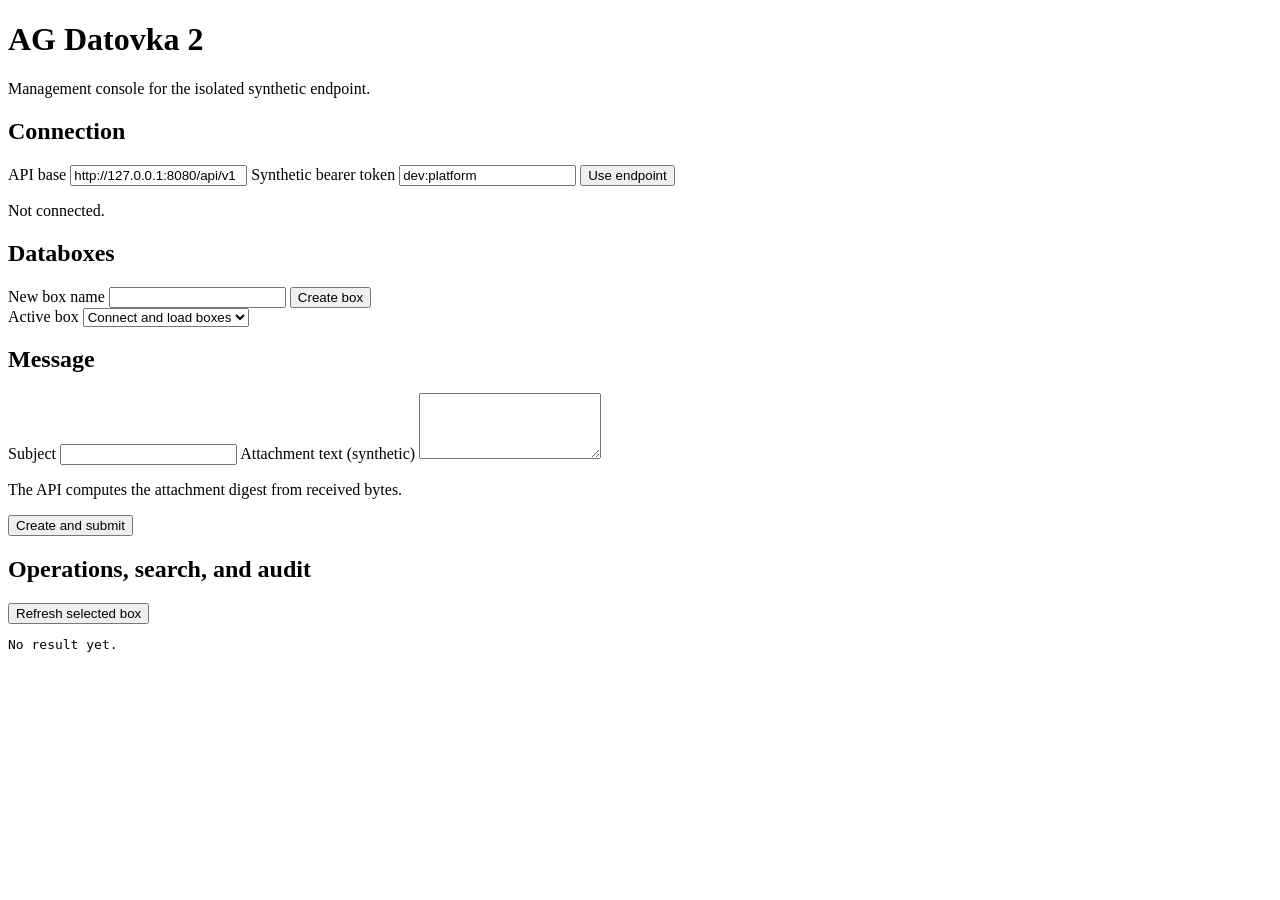
==== ui/index.html @ 82ecd44a "Implement Phase 3 synthetic reliability slice Co-Authored-By: Paperclip <noreply@paperclip.ing>" ====
<!doctype html>
<html lang="en">
<head>
  <meta charset="utf-8">
  <meta name="viewport" content="width=device-width, initial-scale=1">
  <title>AG Datovka 2 — synthetic management</title>
  <link rel="stylesheet" href="./styles.css">
</head>
<body>
  <header>
    <h1>AG Datovka 2</h1>
    <p>Management console for the isolated synthetic endpoint.</p>
  </header>
  <main>
    <section aria-labelledby="connection-title">
      <h2 id="connection-title">Connection</h2>
      <form id="connection-form">
        <label for="api-base">API base</label>
        <input id="api-base" name="api-base" value="http://127.0.0.1:8080/api/v1" required>
        <label for="token">Synthetic bearer token</label>
        <input id="token" name="token" value="dev:platform" autocomplete="off" required>
        <button type="submit">Use endpoint</button>
      </form>
      <p id="connection-status" role="status" aria-live="polite">Not connected.</p>
    </section>
    <section aria-labelledby="boxes-title">
      <h2 id="boxes-title">Databoxes</h2>
      <form id="box-form">
        <label for="box-name">New box name</label>
        <input id="box-name" name="box-name" required>
        <button type="submit">Create box</button>
      </form>
      <label for="box-select">Active box</label>
      <select id="box-select"><option value="">Connect and load boxes</option></select>
    </section>
    <section aria-labelledby="message-title">
      <h2 id="message-title">Message</h2>
      <form id="message-form">
        <label for="subject">Subject</label>
        <input id="subject" name="subject" required>
        <label for="attachment">Attachment text (synthetic)</label>
        <textarea id="attachment" name="attachment" rows="4" aria-describedby="attachment-help"></textarea>
        <p id="attachment-help">The API computes the attachment digest from received bytes.</p>
        <button type="submit">Create and submit</button>
      </form>
    </section>
    <section aria-labelledby="results-title">
      <h2 id="results-title">Operations, search, and audit</h2>
      <button id="refresh" type="button">Refresh selected box</button>
      <pre id="results" tabindex="0" aria-label="API results">No result yet.</pre>
    </section>
  </main>
  <script src="./app.js" defer></script>
</body>
</html>
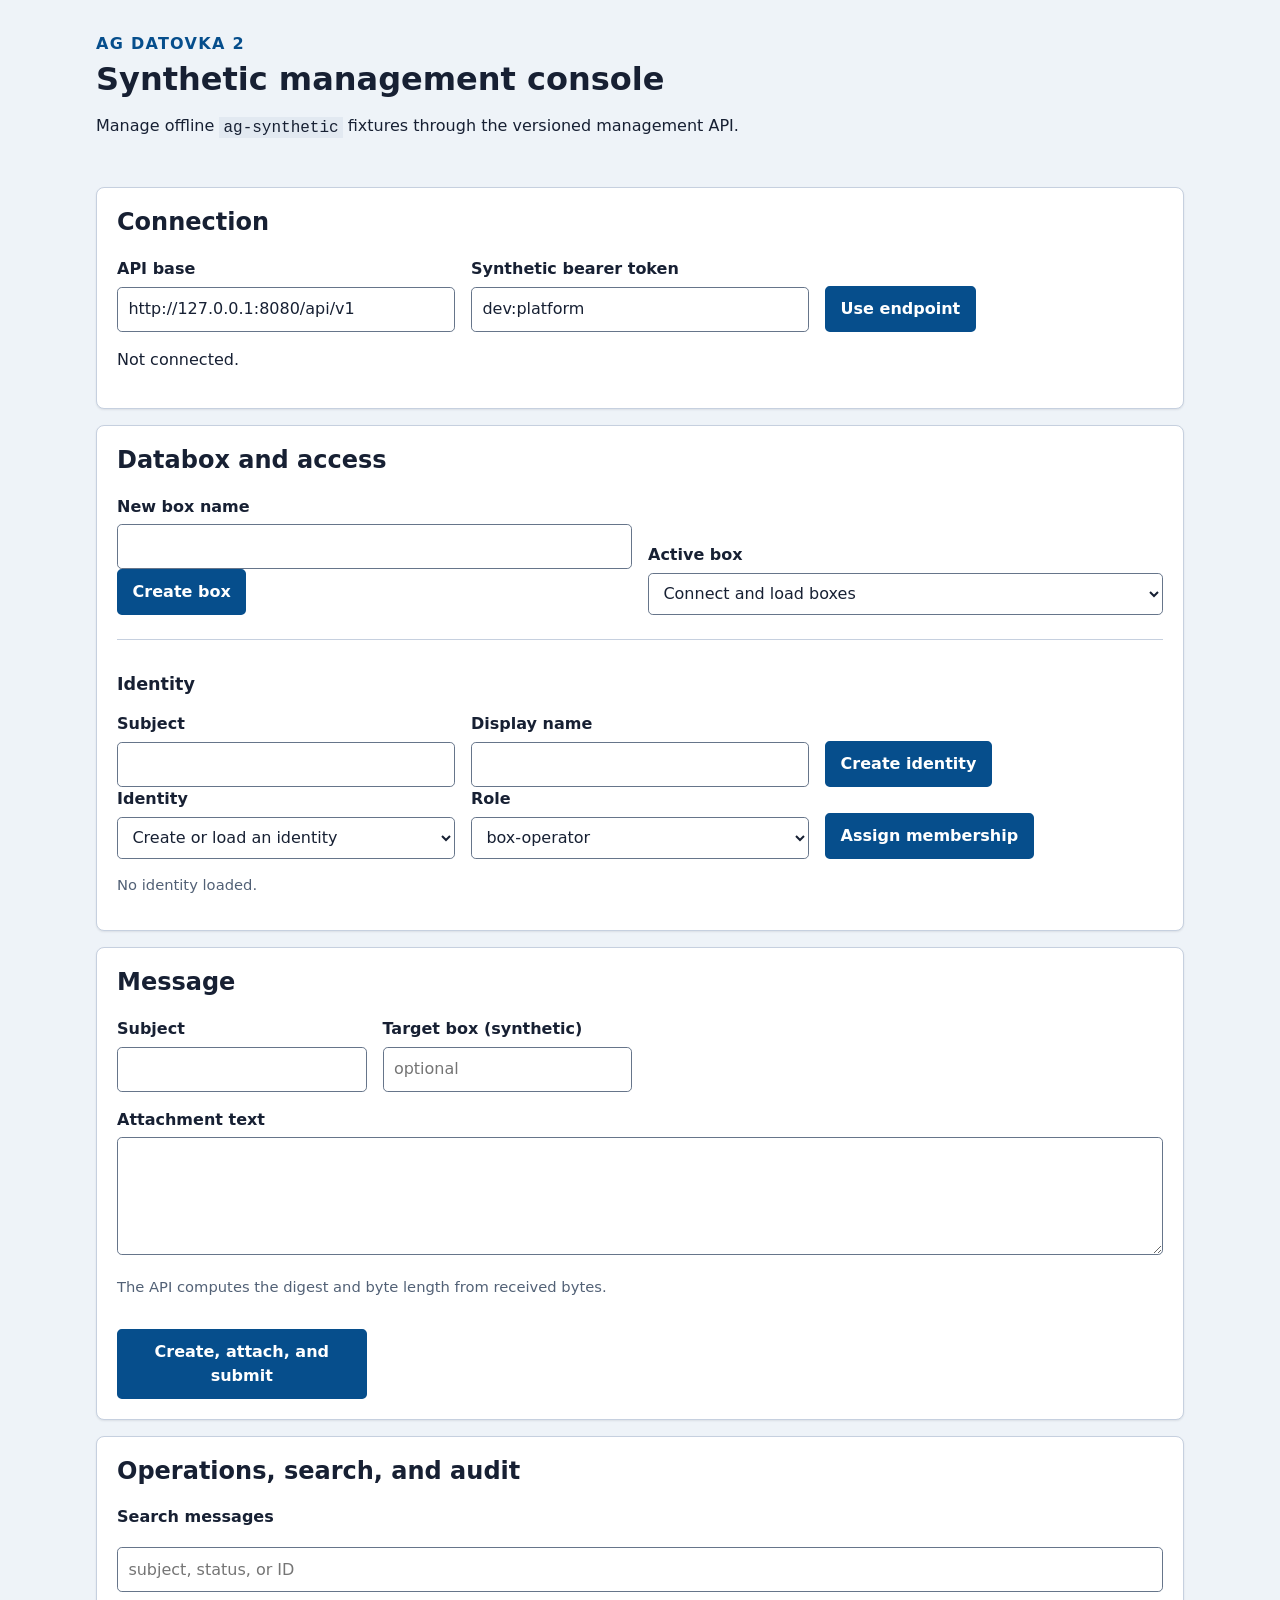
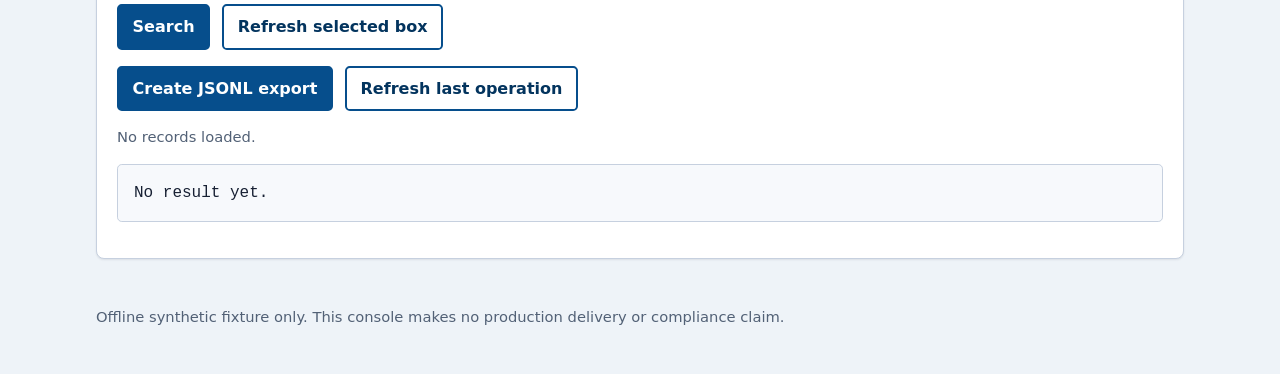
==== commit 57f21bac: "Implement AGDA-28 accessible synthetic management UI" ====
--- a/ui/index.html
+++ b/ui/index.html
@@ -7,49 +7,46 @@
   <link rel="stylesheet" href="./styles.css">
 </head>
 <body>
-  <header>
-    <h1>AG Datovka 2</h1>
-    <p>Management console for the isolated synthetic endpoint.</p>
+  <header class="site-header">
+    <p class="eyebrow">AG Datovka 2</p>
+    <h1>Synthetic management console</h1>
+    <p>Manage offline <code>ag-synthetic</code> fixtures through the versioned management API.</p>
   </header>
   <main>
-    <section aria-labelledby="connection-title">
+    <div id="error-summary" class="error-summary" role="alert" tabindex="-1" hidden><h2>Request could not be completed</h2><p id="error-text"></p></div>
+    <section class="panel" aria-labelledby="connection-title">
       <h2 id="connection-title">Connection</h2>
-      <form id="connection-form">
-        <label for="api-base">API base</label>
-        <input id="api-base" name="api-base" value="http://127.0.0.1:8080/api/v1" required>
-        <label for="token">Synthetic bearer token</label>
-        <input id="token" name="token" value="dev:platform" autocomplete="off" required>
-        <button type="submit">Use endpoint</button>
+      <form id="connection-form" class="form-grid">
+        <div><label for="api-base">API base</label><input id="api-base" name="api-base" value="http://127.0.0.1:8080/api/v1" required></div>
+        <div><label for="token">Synthetic bearer token</label><input id="token" name="token" value="dev:platform" autocomplete="off" required></div>
+        <div class="form-actions"><button type="submit">Use endpoint</button></div>
       </form>
       <p id="connection-status" role="status" aria-live="polite">Not connected.</p>
     </section>
-    <section aria-labelledby="boxes-title">
-      <h2 id="boxes-title">Databoxes</h2>
-      <form id="box-form">
-        <label for="box-name">New box name</label>
-        <input id="box-name" name="box-name" required>
-        <button type="submit">Create box</button>
-      </form>
-      <label for="box-select">Active box</label>
-      <select id="box-select"><option value="">Connect and load boxes</option></select>
+    <section class="panel" aria-labelledby="boxes-title">
+      <h2 id="boxes-title">Databox and access</h2>
+      <div class="form-grid"><form id="box-form"><label for="box-name">New box name</label><input id="box-name" required><button type="submit">Create box</button></form><div><label for="box-select">Active box</label><select id="box-select" required><option value="">Connect and load boxes</option></select></div></div>
+      <div class="subsection"><h3>Identity</h3>
+        <form id="identity-form" class="form-grid"><div><label for="identity-subject">Subject</label><input id="identity-subject" required></div><div><label for="identity-name">Display name</label><input id="identity-name" required></div><div class="form-actions"><button type="submit">Create identity</button></div></form>
+        <form id="membership-form" class="form-grid"><div><label for="identity-select">Identity</label><select id="identity-select" required><option value="">Create or load an identity</option></select></div><div><label for="role-select">Role</label><select id="role-select"><option value="box-operator">box-operator</option><option value="auditor">auditor</option><option value="box-owner">box-owner</option></select></div><div class="form-actions"><button type="submit">Assign membership</button></div></form>
+        <p id="access-status" class="hint" role="status" aria-live="polite">No identity loaded.</p></div>
     </section>
-    <section aria-labelledby="message-title">
+    <section class="panel" aria-labelledby="message-title">
       <h2 id="message-title">Message</h2>
-      <form id="message-form">
-        <label for="subject">Subject</label>
-        <input id="subject" name="subject" required>
-        <label for="attachment">Attachment text (synthetic)</label>
-        <textarea id="attachment" name="attachment" rows="4" aria-describedby="attachment-help"></textarea>
-        <p id="attachment-help">The API computes the attachment digest from received bytes.</p>
-        <button type="submit">Create and submit</button>
+      <form id="message-form" class="form-grid">
+        <div><label for="subject">Subject</label><input id="subject" required></div><div><label for="target-box">Target box (synthetic)</label><input id="target-box" placeholder="optional"></div>
+        <div class="wide"><label for="attachment">Attachment text</label><textarea id="attachment" rows="4" aria-describedby="attachment-help"></textarea><p id="attachment-help" class="hint">The API computes the digest and byte length from received bytes.</p></div><div class="form-actions"><button type="submit">Create, attach, and submit</button></div>
       </form>
     </section>
-    <section aria-labelledby="results-title">
+    <section class="panel" aria-labelledby="results-title">
       <h2 id="results-title">Operations, search, and audit</h2>
-      <button id="refresh" type="button">Refresh selected box</button>
+      <form id="search-form" class="inline-form"><label for="search-text">Search messages</label><input id="search-text" placeholder="subject, status, or ID"><button type="submit">Search</button><button id="refresh" type="button" class="secondary">Refresh selected box</button></form>
+      <div class="record-actions"><button id="export" type="button">Create JSONL export</button><button id="operation-refresh" type="button" class="secondary">Refresh last operation</button></div>
+      <p id="record-status" class="hint" role="status" aria-live="polite">No records loaded.</p>
       <pre id="results" tabindex="0" aria-label="API results">No result yet.</pre>
     </section>
   </main>
+  <footer><p>Offline synthetic fixture only. This console makes no production delivery or compliance claim.</p></footer>
   <script src="./app.js" defer></script>
 </body>
 </html>
--- a/ui/styles.css
+++ b/ui/styles.css
@@ -0,0 +1,17 @@
+:root { color-scheme: light; --ink: #172033; --muted: #526176; --line: #c6d0df; --surface: #eef3f8; --accent: #064e8c; --accent-dark: #03345e; --danger: #9b1c1c; }
+* { box-sizing: border-box; }
+body { margin: 0; color: var(--ink); background: var(--surface); font: 1rem/1.5 system-ui, sans-serif; }
+.site-header, main, footer { max-width: 70rem; margin: 0 auto; padding-left: 1rem; padding-right: 1rem; }
+.site-header { padding-top: 2rem; padding-bottom: 1rem; } .eyebrow { margin: 0; color: var(--accent); font-weight: 700; letter-spacing: .08em; text-transform: uppercase; }
+h1, h2, h3 { line-height: 1.2; } h1 { margin: .25rem 0; } h2 { margin-top: 0; } h3 { font-size: 1.1rem; }
+.panel { margin: 1rem 0; padding: 1.25rem; border: 1px solid var(--line); border-radius: .5rem; background: #fff; box-shadow: 0 1px 2px #17203318; }
+.form-grid { display: grid; grid-template-columns: repeat(auto-fit, minmax(14rem, 1fr)); gap: 1rem; align-items: end; } .wide { grid-column: 1 / -1; }
+label { display: block; margin-bottom: .35rem; font-weight: 650; } input, select, textarea { width: 100%; padding: .6rem .65rem; border: 1px solid #66758a; border-radius: .3rem; color: var(--ink); background: #fff; font: inherit; } textarea { resize: vertical; }
+button { min-height: 2.7rem; padding: .55rem .85rem; border: 2px solid var(--accent); border-radius: .3rem; color: #fff; background: var(--accent); font: inherit; font-weight: 700; cursor: pointer; } button.secondary { color: var(--accent-dark); background: #fff; } button:hover { background: var(--accent-dark); } button.secondary:hover { color: #fff; }
+button:focus-visible, input:focus-visible, select:focus-visible, textarea:focus-visible, #results:focus-visible { outline: 3px solid #f1b928; outline-offset: 2px; }
+.form-actions, .record-actions { display: flex; gap: .75rem; align-items: end; } .inline-form { display: flex; gap: .75rem; align-items: end; flex-wrap: wrap; } .inline-form label { flex: 1 1 14rem; } .record-actions { margin-top: 1rem; }
+.subsection { margin-top: 1.5rem; padding-top: 1rem; border-top: 1px solid var(--line); } .hint, footer { color: var(--muted); font-size: .92rem; } .status { font-weight: 650; }
+.error-summary { margin: 1rem 0; padding: 1rem; border: 3px solid var(--danger); border-radius: .4rem; color: #5d0b0b; background: #fff4f4; } .error-summary h2 { margin: 0 0 .25rem; font-size: 1.1rem; } .error-summary p { margin: 0; }
+pre { overflow: auto; max-height: 32rem; margin-top: 1rem; padding: 1rem; border: 1px solid var(--line); border-radius: .3rem; background: #f7f9fc; white-space: pre-wrap; overflow-wrap: anywhere; }
+code { padding: .1rem .25rem; background: #e2e9f1; } footer { padding-top: 1rem; padding-bottom: 2rem; }
+@media (max-width: 42rem) { .form-actions, .record-actions { align-items: stretch; flex-direction: column; } .inline-form button { flex: 1 1 auto; } }
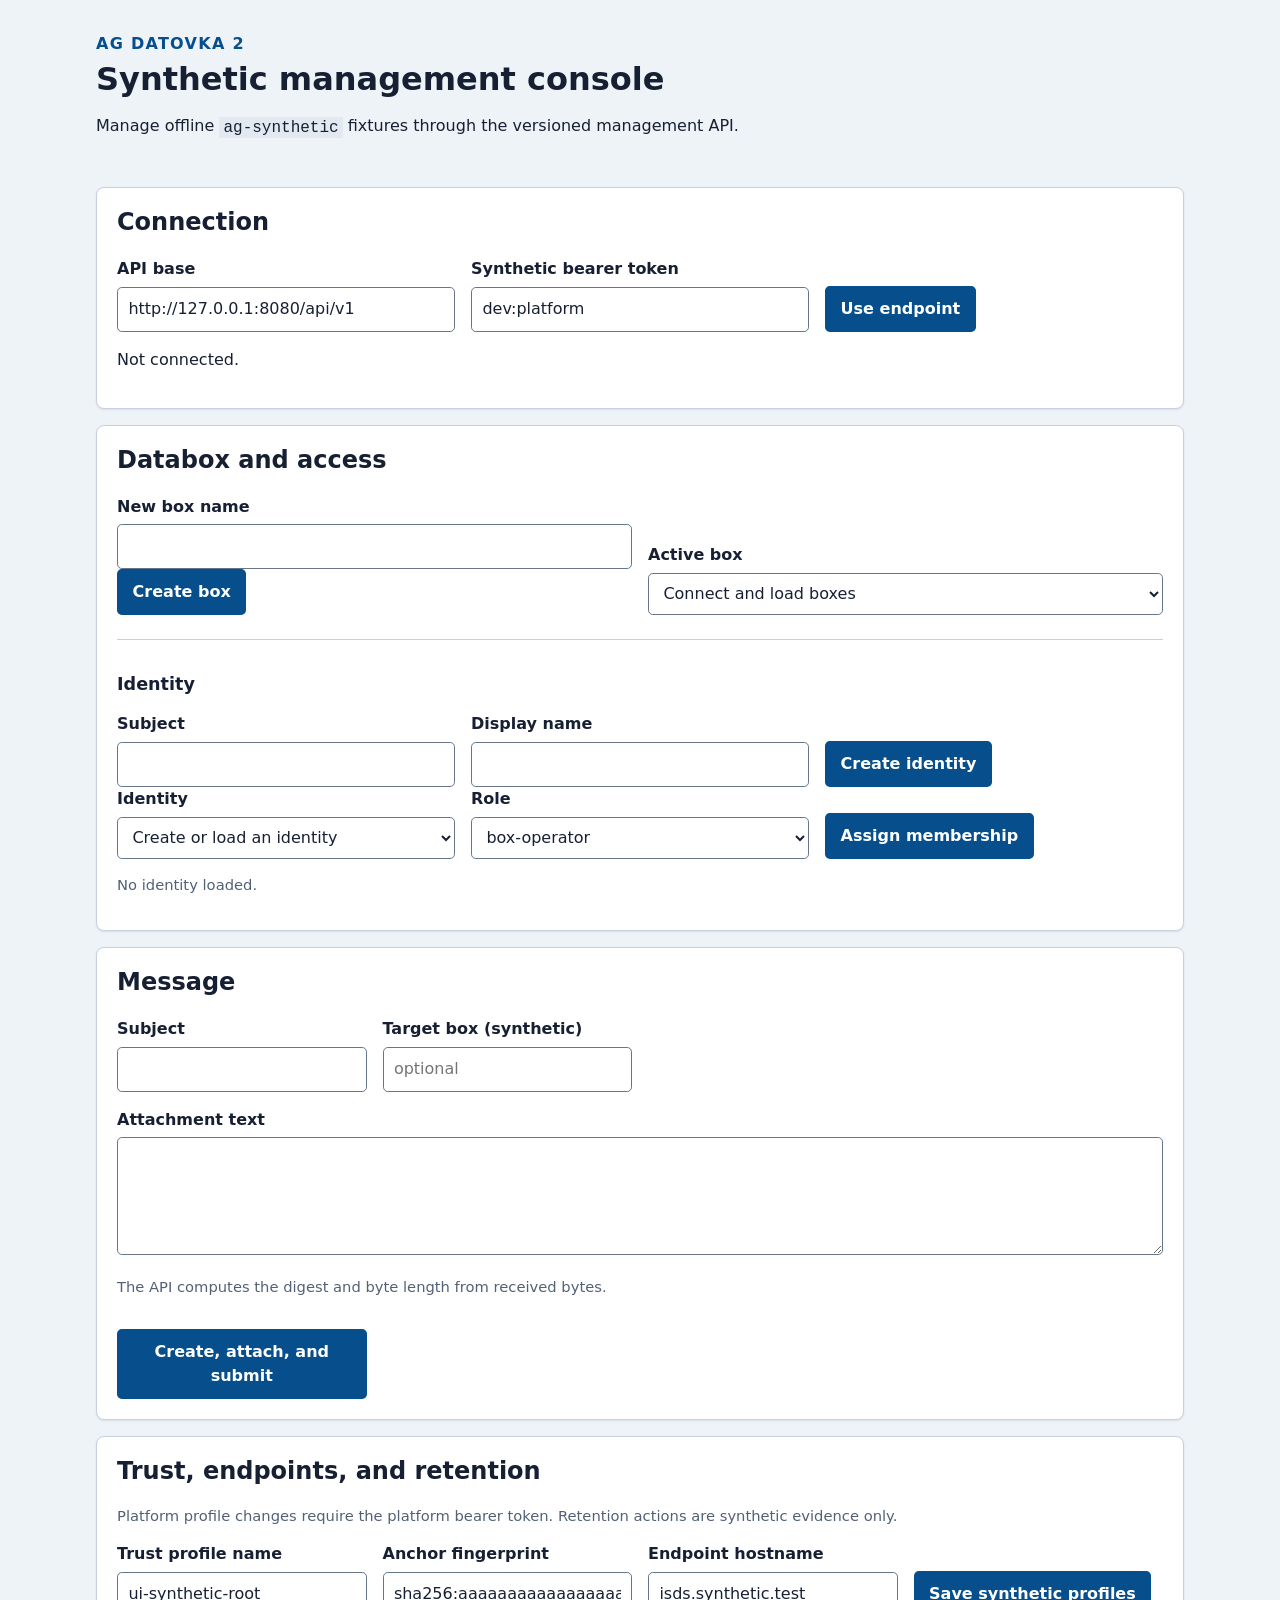
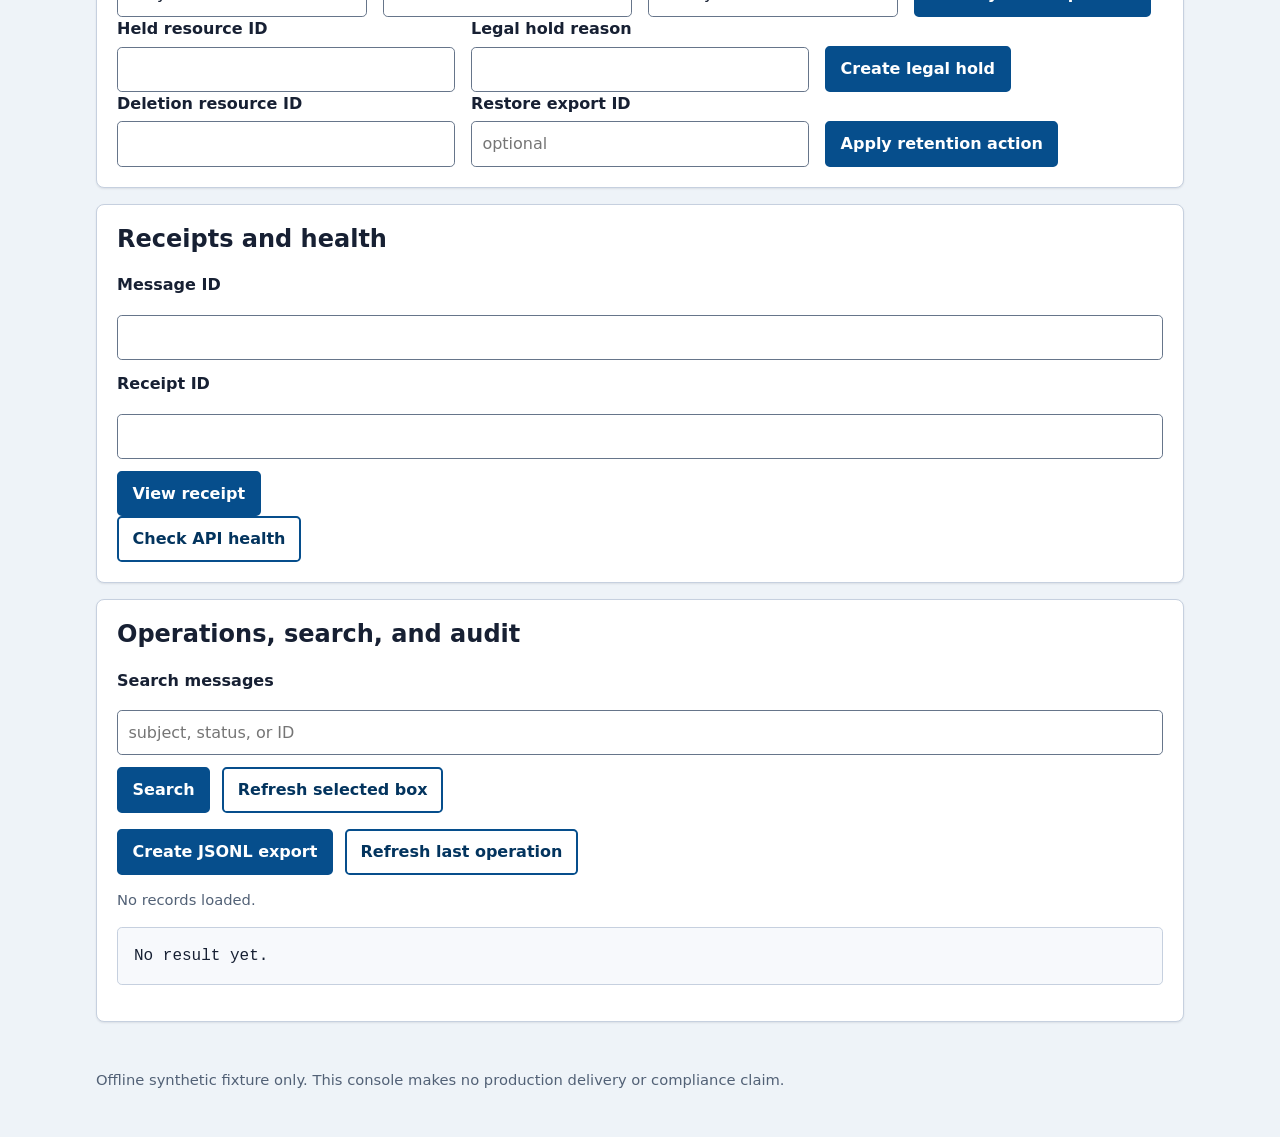
==== commit 39262349: "Extend management UI evidence controls" ====
--- a/ui/index.html
+++ b/ui/index.html
@@ -38,6 +38,31 @@
         <div class="wide"><label for="attachment">Attachment text</label><textarea id="attachment" rows="4" aria-describedby="attachment-help"></textarea><p id="attachment-help" class="hint">The API computes the digest and byte length from received bytes.</p></div><div class="form-actions"><button type="submit">Create, attach, and submit</button></div>
       </form>
     </section>
+    <section class="panel" aria-labelledby="policy-title">
+      <h2 id="policy-title">Trust, endpoints, and retention</h2>
+      <p class="hint">Platform profile changes require the platform bearer token. Retention actions are synthetic evidence only.</p>
+      <form id="profile-form" class="form-grid">
+        <div><label for="trust-name">Trust profile name</label><input id="trust-name" value="ui-synthetic-root" required></div>
+        <div><label for="trust-anchor">Anchor fingerprint</label><input id="trust-anchor" value="sha256:aaaaaaaaaaaaaaaaaaaaaaaaaaaaaaaaaaaaaaaaaaaaaaaaaaaaaaaaaaaaaaaa" pattern="sha256:[a-f0-9]{64}" required></div>
+        <div><label for="endpoint-host">Endpoint hostname</label><input id="endpoint-host" value="isds.synthetic.test" required></div>
+        <div class="form-actions"><button type="submit">Save synthetic profiles</button></div>
+      </form>
+      <form id="hold-form" class="form-grid">
+        <div><label for="hold-resource">Held resource ID</label><input id="hold-resource" required></div>
+        <div><label for="hold-reason">Legal hold reason</label><input id="hold-reason" required></div>
+        <div class="form-actions"><button type="submit">Create legal hold</button></div>
+      </form>
+      <form id="retention-form" class="form-grid">
+        <div><label for="retention-resource">Deletion resource ID</label><input id="retention-resource" required></div>
+        <div><label for="retention-export">Restore export ID</label><input id="retention-export" placeholder="optional"></div>
+        <div class="form-actions"><button type="submit">Apply retention action</button></div>
+      </form>
+    </section>
+    <section class="panel" aria-labelledby="evidence-title">
+      <h2 id="evidence-title">Receipts and health</h2>
+      <form id="receipt-form" class="inline-form"><label for="receipt-message">Message ID</label><input id="receipt-message" required><label for="receipt-id">Receipt ID</label><input id="receipt-id" required><button type="submit">View receipt</button></form>
+      <button id="health" type="button" class="secondary">Check API health</button>
+    </section>
     <section class="panel" aria-labelledby="results-title">
       <h2 id="results-title">Operations, search, and audit</h2>
       <form id="search-form" class="inline-form"><label for="search-text">Search messages</label><input id="search-text" placeholder="subject, status, or ID"><button type="submit">Search</button><button id="refresh" type="button" class="secondary">Refresh selected box</button></form>
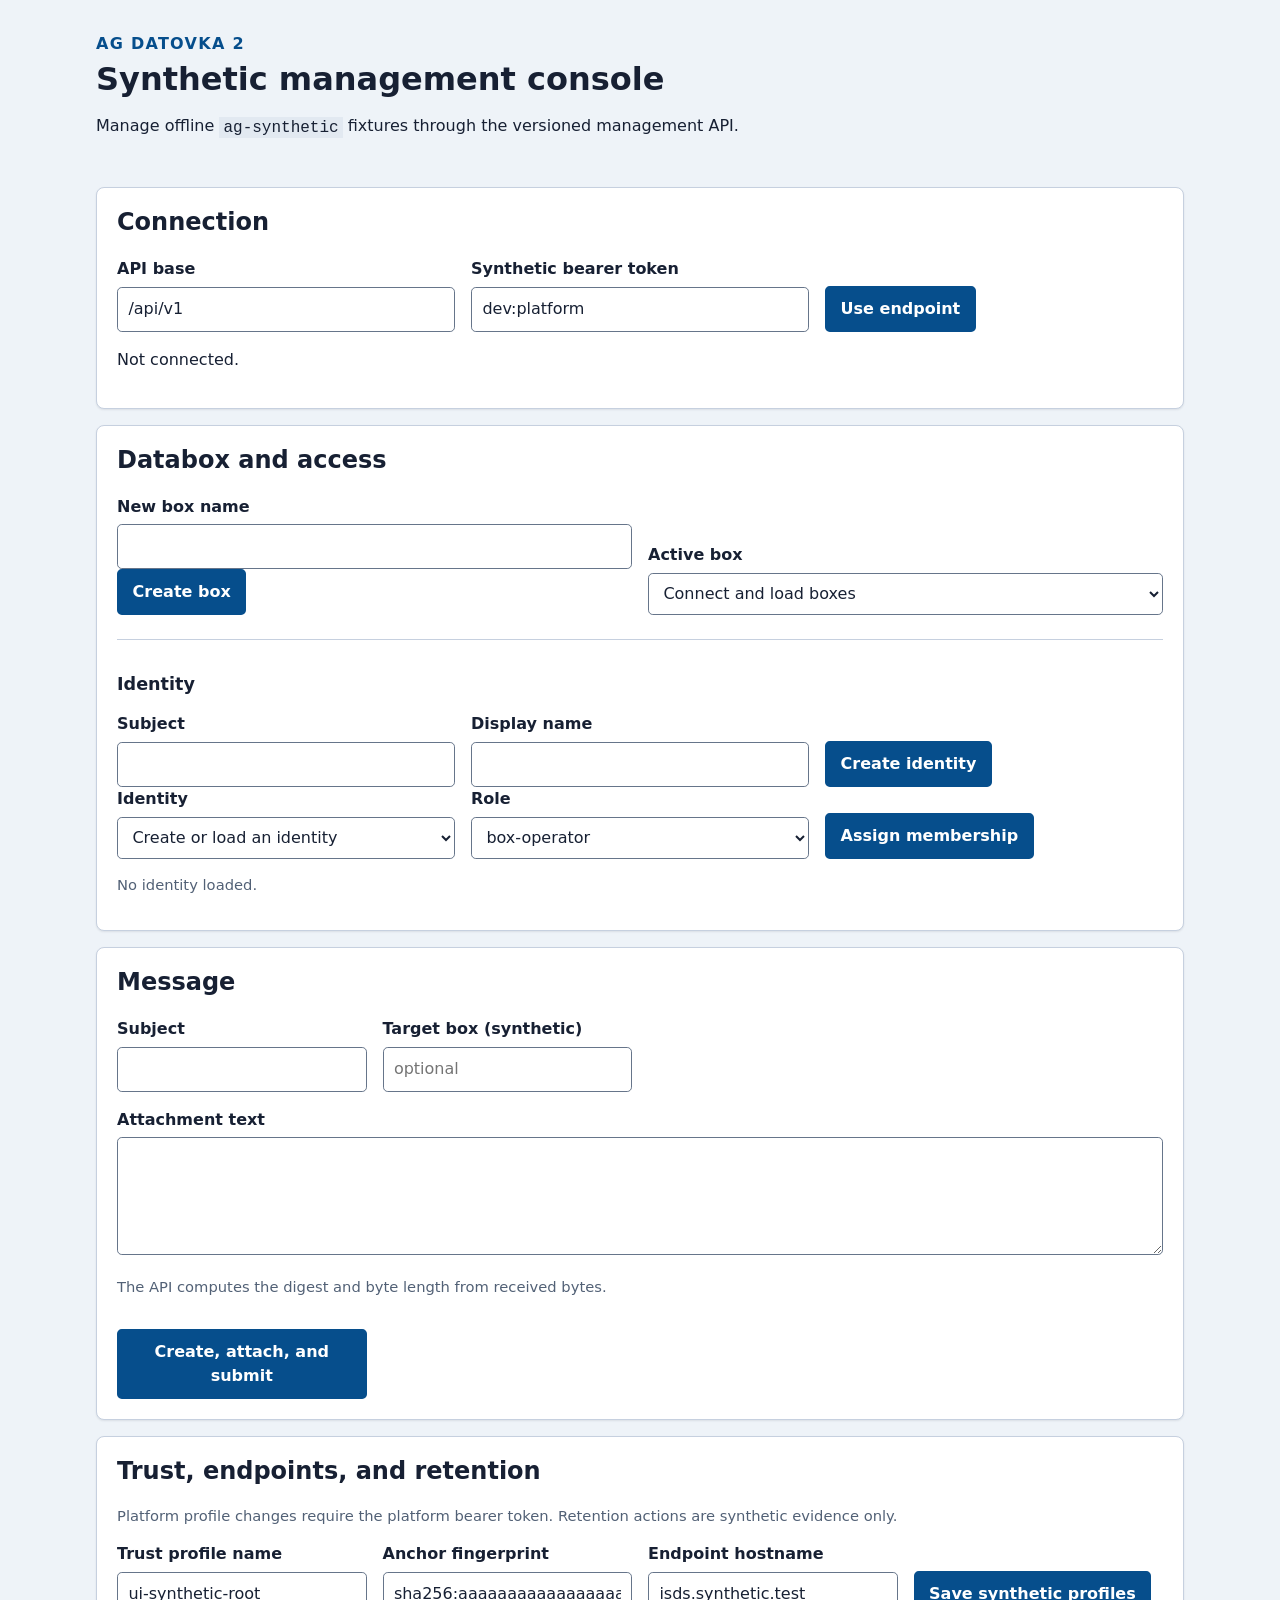
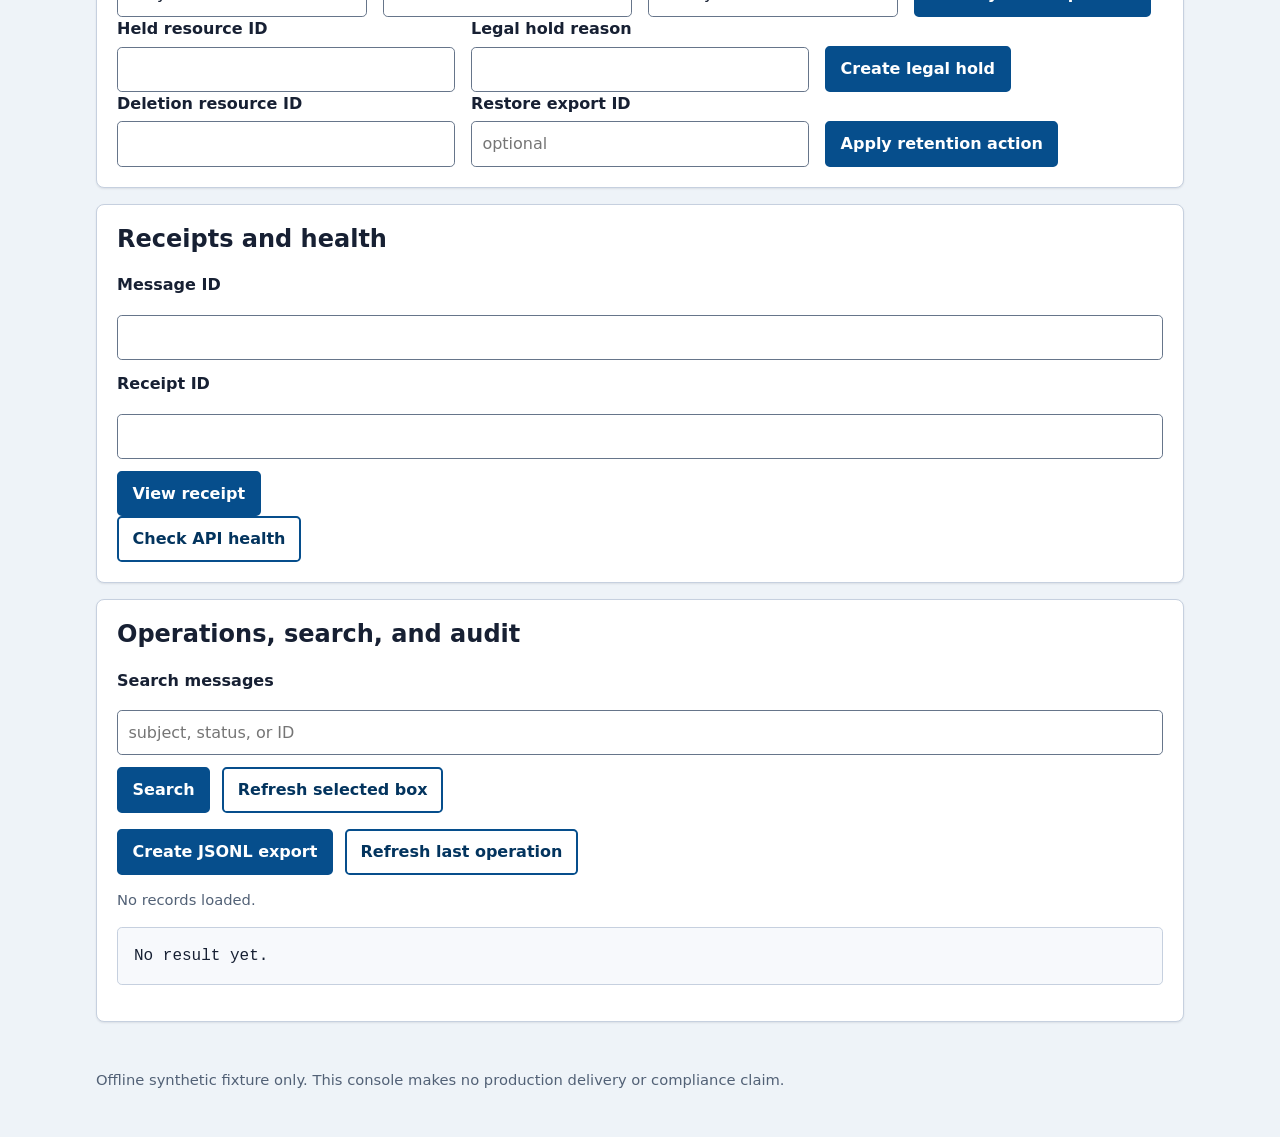
==== commit 7fc618de: "Fix same-origin UI API authentication" ====
--- a/ui/index.html
+++ b/ui/index.html
@@ -4,7 +4,7 @@
   <meta charset="utf-8">
   <meta name="viewport" content="width=device-width, initial-scale=1">
   <title>AG Datovka 2 — synthetic management</title>
-  <link rel="stylesheet" href="./styles.css">
+  <link rel="stylesheet" href="./styles.css?v=__AGDA_ASSET_VERSION__">
 </head>
 <body>
   <header class="site-header">
@@ -17,7 +17,7 @@
     <section class="panel" aria-labelledby="connection-title">
       <h2 id="connection-title">Connection</h2>
       <form id="connection-form" class="form-grid">
-        <div><label for="api-base">API base</label><input id="api-base" name="api-base" value="http://127.0.0.1:8080/api/v1" required></div>
+        <div><label for="api-base">API base</label><input id="api-base" name="api-base" value="/api/v1" required></div>
         <div><label for="token">Synthetic bearer token</label><input id="token" name="token" value="dev:platform" autocomplete="off" required></div>
         <div class="form-actions"><button type="submit">Use endpoint</button></div>
       </form>
@@ -72,6 +72,6 @@
     </section>
   </main>
   <footer><p>Offline synthetic fixture only. This console makes no production delivery or compliance claim.</p></footer>
-  <script src="./app.js" defer></script>
+  <script src="./app.js?v=__AGDA_ASSET_VERSION__" defer></script>
 </body>
 </html>
